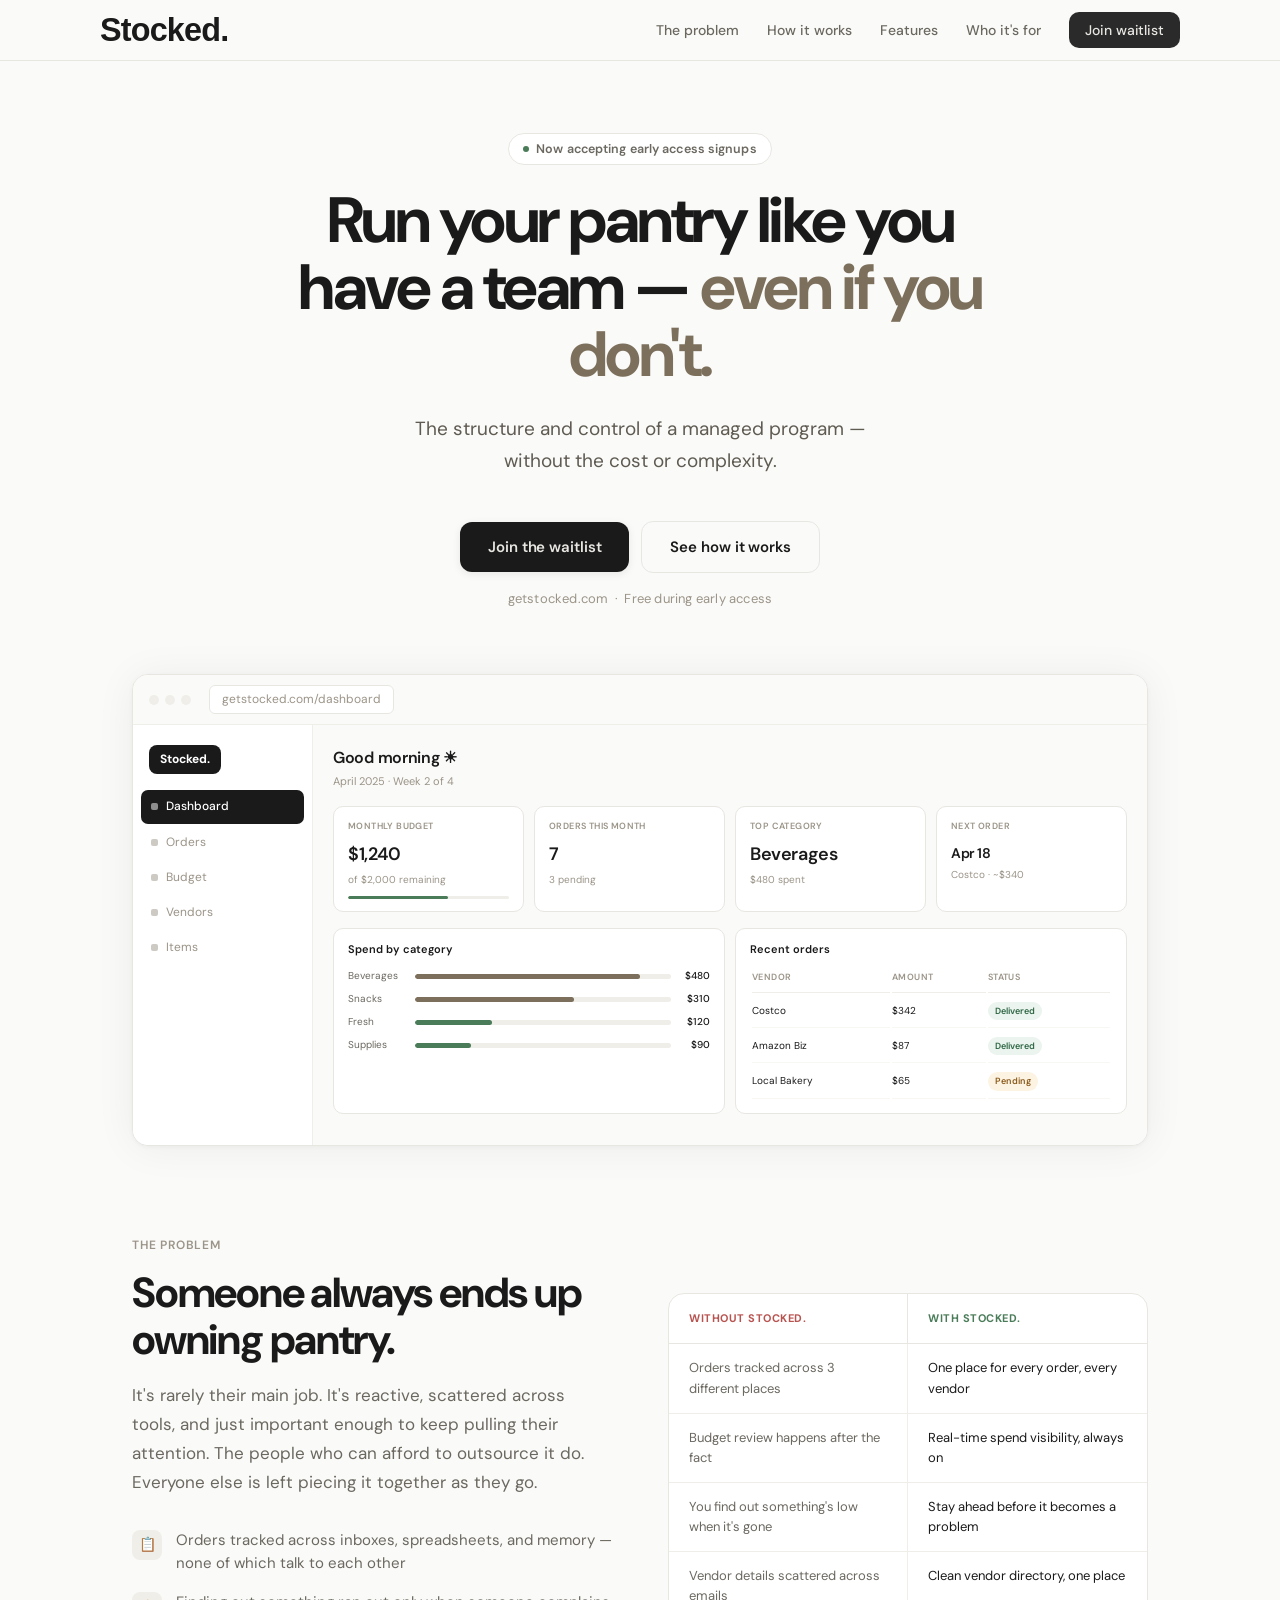
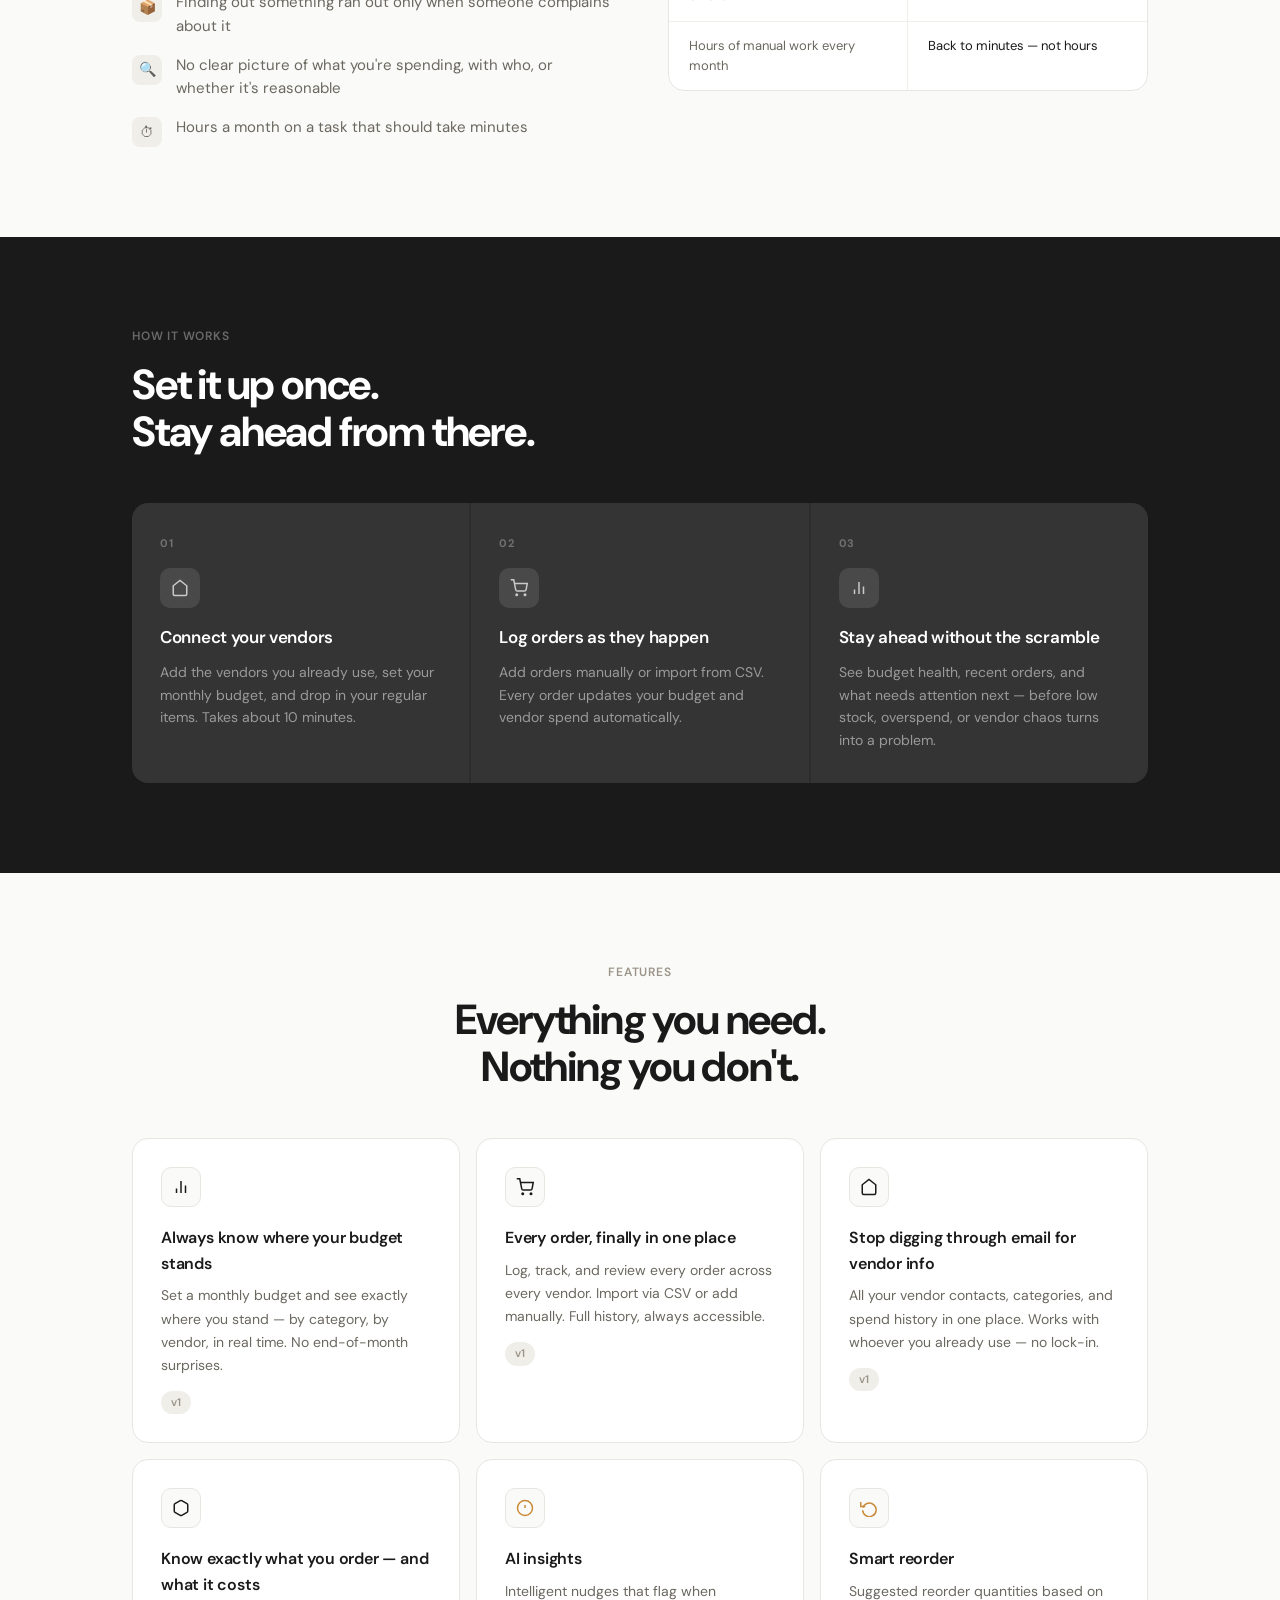
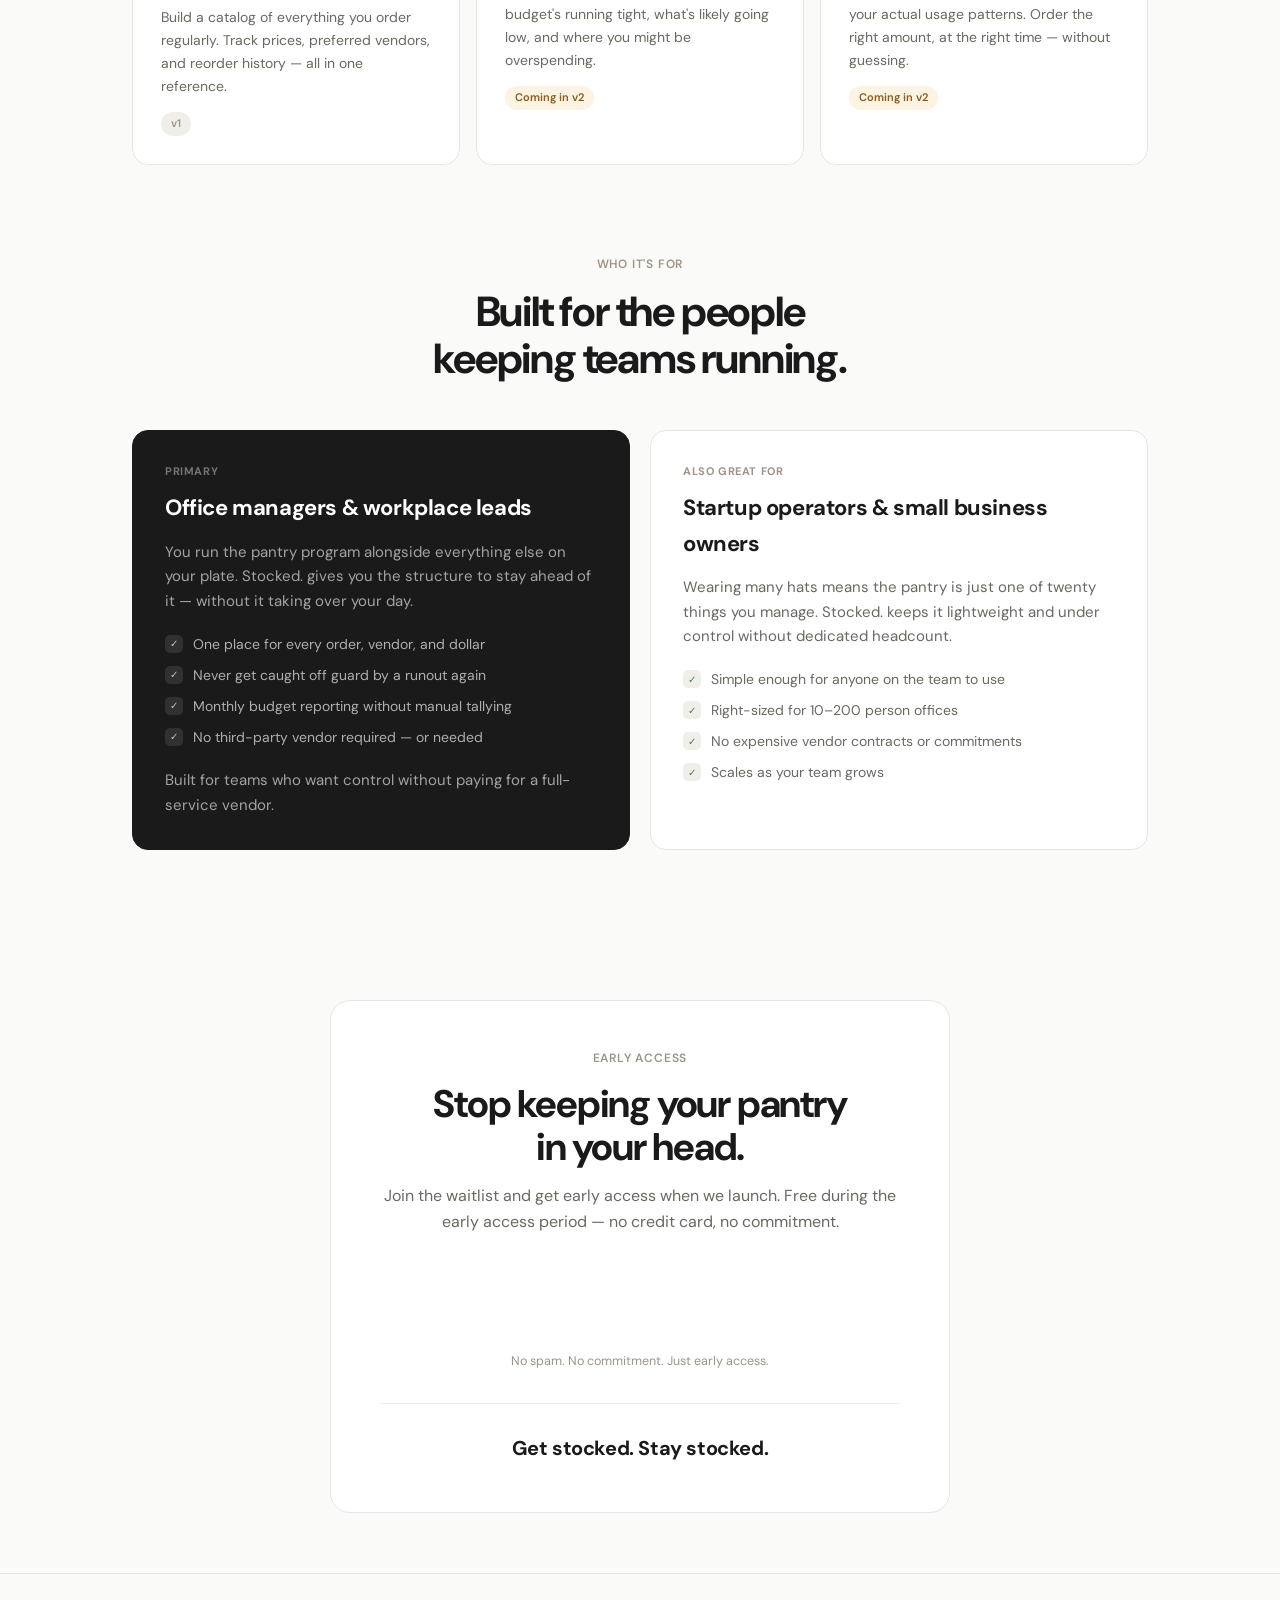
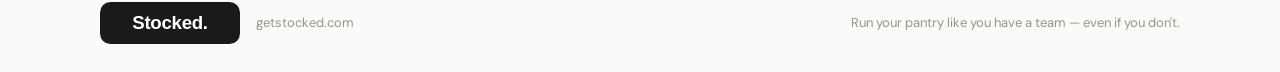
==== Design/index.html @ f9d9ba31 "initial commit" ====
<!DOCTYPE html>
<html lang="en">
<head>
  <meta charset="UTF-8"/>
  <meta name="viewport" content="width=device-width, initial-scale=1.0"/>
  <title>Stocked. — Run your pantry like you have a team.</title>
  <link rel="preconnect" href="https://fonts.googleapis.com">
  <link href="https://fonts.googleapis.com/css2?family=DM+Sans:ital,wght@0,400;0,500;0,600;0,700;1,400&display=swap" rel="stylesheet">
  <style>
    /* ============================================================
       STOCKED. LANDING PAGE v3
       Merged best of v1 (structure, mockup, plumbing) +
       v2 (copy sensibility, problem framing) +
       new positioning: assistant, not OS
    ============================================================ */

    :root {
      --color-bg:           #FAFAF8;
      --color-surface:      #FFFFFF;
      --color-ink:          #1a1a1a;
      --color-ink-muted:    #6b6860;
      --color-ink-faint:    #9B9488;
      --color-border:       #E8E6E1;
      --color-border-light: #F0EEE9;
      --color-accent:       #1a1a1a;
      --color-accent-text:  #ffffff;
      --color-highlight:    #7C6F5B;
      --color-success:      #4A7C59;
      --color-warning:      #C98B3A;

      --font: 'DM Sans', -apple-system, sans-serif;
      --radius-sm: 8px;
      --radius-md: 12px;
      --radius-lg: 16px;
      --radius-pill: 99px;
      --max-width: 1080px;
      --section-gap: 90px;
    }

    * { box-sizing: border-box; margin: 0; padding: 0; }
    html { scroll-behavior: smooth; }

    body {
      font-family: var(--font);
      background: var(--color-bg);
      color: var(--color-ink);
      font-size: 16px;
      line-height: 1.6;
      -webkit-font-smoothing: antialiased;
    }

    /* ---- UTILITIES ---- */
    .container { max-width: var(--max-width); margin: 0 auto; padding: 0 32px; }
    .text-muted { color: var(--color-ink-muted); }

    /* ---- NAV ---- */
    nav {
      position: sticky;
      top: 0px;
      z-index: 100;
      background: rgba(250,250,248,0.92);
      backdrop-filter: blur(12px);
      border-bottom: 1px solid var(--color-border);
      padding: 0 32px;
    }
    .nav-inner {
      max-width: var(--max-width);
      margin: 0 auto;
      height: 60px;
      display: flex;
      align-items: center;
      justify-content: space-between;
    }
    .nav-logo {
      display: flex;
      align-items: center;
    }
    .nav-logo img {
      height: 42px; /* adjust as needed */
      width: auto;
    }
      .nav-links {
      display: flex;
      align-items: center;
      gap: 28px;
      list-style: none;
    }
    .nav-links a {
      font-size: 14px;
      color: var(--color-ink-muted);
      text-decoration: none;
      font-weight: 500;
      transition: color 0.15s;
    }
    .nav-links a:hover { color: var(--color-ink); }
    .btn {
      display: inline-flex;
      align-items: center;
      justify-content: center;
      gap: 6px;
      padding: 9px 20px;
      border-radius: var(--radius-sm);
      font-size: 14px;
      font-weight: 600;
      font-family: var(--font);
      cursor: pointer;
      border: none;
      text-decoration: none;
      transition: all 0.15s;
      letter-spacing: -0.1px;
    }
    .btn-primary {
      background: var(--color-accent);
      color: #E8E6E1!important;
      box-shadow: 0 2px 8px rgba(0,0,0,0.08);
}
    .btn-primary:hover { opacity: 0.95; transform: translateY(-2px);box-shadow: 0 6px 16px rgba(0,0,0,0.12);
}
    .btn-outline {
      background: transparent;
      color: var(--color-ink);
      border: 1px solid var(--color-border);
    }
    .btn-outline:hover { background: var(--color-surface); }
    .btn-lg { padding: 13px 28px; font-size: 15px; border-radius: var(--radius-md); }
    .btn-nav-cta {
  padding: 7px 16px;
  font-size: 13px;
  border-radius: 10px;
  box-shadow: none;
  opacity: 0.92;
  font-weight: 500;
}

.btn-nav-cta:hover {
  opacity: 1;
  transform: translateY(-1px);
  box-shadow: 0 4px 10px rgba(0,0,0,0.08);
}

    /* ---- HERO ---- */
    .hero {
      padding: 72px 0 64px;
      text-align: center;
    }
    .hero-eyebrow {
      display: inline-flex;
      align-items: center;
      gap: 7px;
      background: var(--color-surface);
      border: 1px solid var(--color-border);
      border-radius: var(--radius-pill);
      padding: 5px 14px;
      font-size: 12.5px;
      font-weight: 600;
      color: var(--color-ink-muted);
      margin-bottom: 22px;
      letter-spacing: 0.1px;
    }
    .hero-eyebrow-dot {
      width: 6px; height: 6px;
      border-radius: 50%;
      background: var(--color-success);
    }
    .hero-headline {
      font-size: clamp(38px, 5.5vw, 64px);
      font-weight: 700;
      letter-spacing: -2.5px;
      line-height: 1.05;
      color: var(--color-ink);
      max-width: 820px;
      margin: 0 auto 24px;
    }
    .hero-headline em {
      font-style: normal;
      color: var(--color-highlight);
    }
    .hero-subline {
      font-size: 19px;
      color: #5f5b52; /* slightly darker than current */;
      max-width: 520px;
      margin: 0 auto 44px;
      line-height: 1.7;
      font-weight: 400;
    }
    .hero-cta {
      display: flex;
      align-items: center;
      justify-content: center;
      gap: 12px;
      margin-bottom: 16px;
    }
    .hero-tagline {
      font-size: 13px;
      color: var(--color-ink-faint);
      letter-spacing: 0.2px;
    }

    /* ---- DASHBOARD MOCKUP ---- */
    .mockup-wrap {
      padding: 0 0 var(--section-gap);
    }
    .mockup-frame {
      background: var(--color-surface);
      border: 1px solid var(--color-border);
      border-radius: var(--radius-lg);
      overflow: hidden;
      box-shadow: 0 2px 40px rgba(0,0,0,0.06), 0 1px 4px rgba(0,0,0,0.04);
    }
    .mockup-bar {
      background: var(--color-bg);
      border-bottom: 1px solid var(--color-border-light);
      padding: 10px 16px;
      display: flex;
      align-items: center;
      gap: 6px;
    }
    .mockup-dot { width: 10px; height: 10px; border-radius: 50%; }
    .mockup-url {
      background: var(--color-surface);
      border: 1px solid var(--color-border);
      border-radius: 6px;
      padding: 4px 12px;
      font-size: 12px;
      color: var(--color-ink-faint);
      margin: 0 12px;
      text-align: center;
    }
    .dash-inner {
      display: flex;
      height: 420px;
    }
    .dash-sidebar {
      width: 180px;
      min-width: 180px;
      background: var(--color-surface);
      border-right: 1px solid var(--color-border-light);
      padding: 16px 8px;
    }
    .dash-logo-pill {
      background: var(--color-ink);
      color: #fff;
      font-weight: 700;
      font-size: 12px;
      padding: 5px 11px;
      border-radius: 8px;
      display: inline-block;
      margin: 4px 8px 16px;
    }
    .dash-nav-item {
      display: flex;
      align-items: center;
      gap: 8px;
      padding: 7px 10px;
      border-radius: 7px;
      font-size: 12px;
      color: var(--color-ink-faint);
      margin-bottom: 2px;
    }
    .dash-nav-item.active {
      background: var(--color-ink);
      color: #fff;
      font-weight: 500;
    }
    .dash-nav-dot { width: 7px; height: 7px; border-radius: 2px; background: currentColor; opacity: 0.5; flex-shrink: 0; }
    .dash-main { flex: 1; padding: 20px; overflow: hidden; background: var(--color-bg); }
    .dash-greeting { font-size: 16px; font-weight: 600; color: var(--color-ink); margin-bottom: 2px; letter-spacing: -0.3px; }
    .dash-sub { font-size: 11px; color: var(--color-ink-faint); margin-bottom: 16px; }
    .dash-kpis { display: grid; grid-template-columns: repeat(4,1fr); gap: 10px; margin-bottom: 16px; }
    .dash-kpi { background: var(--color-surface); border: 1px solid var(--color-border); border-radius: 10px; padding: 12px 14px; }
    .dash-kpi-label { font-size: 9px; color: var(--color-ink-faint); font-weight: 600; text-transform: uppercase; letter-spacing: 0.4px; margin-bottom: 6px; }
    .dash-kpi-val { font-size: 18px; font-weight: 600; color: var(--color-ink); letter-spacing: -0.4px; }
    .dash-kpi-sub { font-size: 10px; color: var(--color-ink-faint); margin-top: 3px; }
    .dash-prog { height: 3px; background: var(--color-border-light); border-radius: 99px; margin-top: 8px; overflow: hidden; }
    .dash-prog-fill { height: 100%; border-radius: 99px; background: var(--color-success); }
    .dash-cols { display: grid; grid-template-columns: 1fr 1fr; gap: 10px; }
    .dash-card { background: var(--color-surface); border: 1px solid var(--color-border); border-radius: 10px; padding: 12px 14px; }
    .dash-card-title { font-size: 11px; font-weight: 600; color: var(--color-ink); margin-bottom: 10px; }
    .dash-bar-row { display: flex; align-items: center; gap: 7px; margin-bottom: 7px; }
    .dash-bar-label { font-size: 10px; color: var(--color-ink-muted); width: 60px; flex-shrink: 0; }
    .dash-bar-track { flex: 1; height: 5px; background: var(--color-border-light); border-radius: 99px; overflow: hidden; }
    .dash-bar-fill { height: 100%; border-radius: 99px; background: var(--color-highlight); }
    .dash-bar-amt { font-size: 10px; color: var(--color-ink); font-weight: 500; width: 32px; text-align: right; }
    .dash-table { width: 100%; }
    .dash-th { font-size: 9px; font-weight: 600; color: var(--color-ink-faint); text-transform: uppercase; letter-spacing: 0.4px; padding-bottom: 7px; border-bottom: 1px solid var(--color-border-light); text-align: left; }
    .dash-td { font-size: 10px; padding: 7px 0; border-bottom: 1px solid #F8F7F4; color: var(--color-ink); }
    .dash-badge { display: inline-flex; padding: 2px 7px; border-radius: 99px; font-size: 9px; font-weight: 600; }
    .dash-badge-green { background: #EBF4EF; color: #2E6644; }
    .dash-badge-amber { background: #FDF3E3; color: #8A5A1A; }

    /* ---- SECTION SHARED ---- */
    .section { padding: var(--section-gap) 0; }
    .section-eyebrow {
      font-size: 12px;
      font-weight: 600;
      text-transform: uppercase;
      letter-spacing: 0.8px;
      color: var(--color-ink-faint);
      margin-bottom: 14px;
    }
    .section-headline {
      font-size: clamp(28px, 3.5vw, 42px);
      font-weight: 700;
      letter-spacing: -1.2px;
      line-height: 1.12;
      color: var(--color-ink);
      margin-bottom: 18px;
    }
    .section-body {
      font-size: 17px;
      color: var(--color-ink-muted);
      line-height: 1.7;
      max-width: 540px;
    }

    /* ---- PROBLEM ---- */
    .problem-grid {
      display: grid;
      grid-template-columns: 1fr 1fr;
      gap: 56px;
      align-items: center;
    }
    .pain-list { list-style: none; display: flex; flex-direction: column; gap: 16px; margin-top: 32px; }
    .pain-item {
      display: flex;
      align-items: flex-start;
      gap: 14px;
      font-size: 15px;
      color: var(--color-ink-muted);
      line-height: 1.55;
    }
    .pain-icon {
      width: 30px;
      height: 30px;
      border-radius: 8px;
      background: var(--color-border-light);
      display: flex;
      align-items: center;
      justify-content: center;
      flex-shrink: 0;
      margin-top: 1px;
      font-size: 14px;
    }

    /* ---- BEFORE / AFTER ---- */
    .before-after {
      background: var(--color-surface);
      border: 1px solid var(--color-border);
      border-radius: var(--radius-lg);
      overflow: hidden;
    }
    .ba-header {
      display: grid;
      grid-template-columns: 1fr 1fr;
    }
    .ba-col {
      padding: 16px 20px;
      border-bottom: 1px solid var(--color-border);
    }
    .ba-col:first-child { border-right: 1px solid var(--color-border); }
    .ba-label {
      font-size: 11px;
      font-weight: 700;
      text-transform: uppercase;
      letter-spacing: 0.5px;
      margin-bottom: 0;
    }
    .ba-label.before { color: #B85450; }
    .ba-label.after { color: var(--color-success); }
    .ba-body { display: grid; grid-template-columns: 1fr 1fr; }
    .ba-item {
      padding: 14px 20px;
      font-size: 13px;
      color: var(--color-ink-muted);
      border-bottom: 1px solid var(--color-border-light);
      line-height: 1.55;
    }
    .ba-item:nth-child(odd) { border-right: 1px solid var(--color-border-light); }
    .ba-item.positive { color: var(--color-ink); }

    /* ---- HOW IT WORKS ---- */
    .how-bg {
      background: var(--color-ink);
      color: #fff;
      padding: var(--section-gap) 0;
    }
    .how-bg .section-eyebrow { color: rgba(255,255,255,0.35); }
    .how-bg .section-headline { color: #fff; }
    .steps-grid {
      display: grid;
      grid-template-columns: repeat(3,1fr);
      gap: 2px;
      margin-top: 48px;
      background: rgba(255,255,255,0.08);
      border-radius: var(--radius-lg);
      overflow: hidden;
    }
    .step {
      background: rgba(255,255,255,0.04);
      padding: 32px 28px;
      transition: background 0.2s;
    }
    .step:hover { background: rgba(255,255,255,0.08); }
    .step-num {
      font-size: 11px;
      font-weight: 700;
      color: rgba(255,255,255,0.3);
      letter-spacing: 0.5px;
      margin-bottom: 16px;
    }
    .step-icon {
      width: 40px;
      height: 40px;
      border-radius: 10px;
      background: rgba(255,255,255,0.1);
      display: flex;
      align-items: center;
      justify-content: center;
      margin-bottom: 16px;
    }
    .step-title {
      font-size: 17px;
      font-weight: 600;
      color: #fff;
      margin-bottom: 10px;
      letter-spacing: -0.3px;
    }
    .step-desc {
      font-size: 14px;
      color: rgba(255,255,255,0.5);
      line-height: 1.6;
    }

    /* ---- FEATURES ---- */
    .features-grid {
      display: grid;
      grid-template-columns: repeat(3,1fr);
      gap: 16px;
      margin-top: 48px;
    }
    .feature-card {
      background: var(--color-surface);
      border: 1px solid var(--color-border);
      border-radius: var(--radius-lg);
      padding: 28px;
      transition: transform 0.2s, box-shadow 0.2s;
    }
    .feature-card:hover {
      transform: translateY(-2px);
      box-shadow: 0 8px 24px rgba(0,0,0,0.06);
    }
    .feature-icon {
      width: 40px;
      height: 40px;
      border-radius: 10px;
      background: var(--color-bg);
      border: 1px solid var(--color-border);
      display: flex;
      align-items: center;
      justify-content: center;
      margin-bottom: 18px;
    }
    .feature-title {
      font-size: 16px;
      font-weight: 600;
      color: var(--color-ink);
      margin-bottom: 8px;
      letter-spacing: -0.2px;
    }
    .feature-desc {
      font-size: 14px;
      color: var(--color-ink-muted);
      line-height: 1.65;
    }
    .feature-tag {
      display: inline-block;
      margin-top: 14px;
      font-size: 11px;
      font-weight: 600;
      padding: 3px 10px;
      border-radius: var(--radius-pill);
      background: var(--color-border-light);
      color: var(--color-ink-faint);
    }
    .feature-tag.v2 { background: #FDF3E3; color: #8A5A1A; }

    /* ---- WHO IT'S FOR ---- */
    .who-grid {
      display: grid;
      grid-template-columns: 1fr 1fr;
      gap: 20px;
      margin-top: 48px;
    }
    .who-card {
      background: var(--color-surface);
      border: 1px solid var(--color-border);
      border-radius: var(--radius-lg);
      padding: 32px;
    }
    .who-card.featured {
      background: var(--color-ink);
      border-color: var(--color-ink);
    }
    .who-label {
      font-size: 11px;
      font-weight: 700;
      text-transform: uppercase;
      letter-spacing: 0.6px;
      color: var(--color-ink-faint);
      margin-bottom: 10px;
    }
    .who-card.featured .who-label { color: rgba(255,255,255,0.4); }
    .who-title {
      font-size: 22px;
      font-weight: 700;
      color: var(--color-ink);
      letter-spacing: -0.4px;
      margin-bottom: 14px;
    }
    .who-card.featured .who-title { color: #fff; }
    .who-desc {
      font-size: 15px;
      color: var(--color-ink-muted);
      line-height: 1.65;
      margin-bottom: 20px;
    }
    .who-card.featured .who-desc { color: rgba(255,255,255,0.6); }
    .who-list { list-style: none; display: flex; flex-direction: column; gap: 10px; }
    .who-list li {
      display: flex;
      align-items: flex-start;
      gap: 10px;
      font-size: 14px;
      color: var(--color-ink-muted);
      line-height: 1.5;
    }
    .who-card.featured .who-list li { color: rgba(255,255,255,0.65); }
    .who-check {
      width: 18px; height: 18px;
      border-radius: 5px;
      background: var(--color-border-light);
      display: flex; align-items: center; justify-content: center;
      flex-shrink: 0; margin-top: 1px;
      font-size: 10px; color: var(--color-success);
    }
    .who-card.featured .who-check { background: rgba(255,255,255,0.1); color: rgba(255,255,255,0.7); }

    /* ---- WAITLIST ---- */
    .waitlist-section {
      padding: 60px;
      text-align: center;
    }
    .waitlist-card {
      background: var(--color-surface);
      border: 1px solid var(--color-border);
      border-radius: 20px;
      padding: 48px;
      max-width: 620px;
      margin: 0 auto;
    }
    .waitlist-headline {
      font-size: clamp(28px, 3vw, 40px);
      font-weight: 700;
      letter-spacing: -1.2px;
      line-height: 1.12;
      color: var(--color-ink);
      margin-bottom: 14px;
    }
    .waitlist-sub {
      font-size: 16px;
      color: var(--color-ink-muted);
      margin-bottom: 18px;
      line-height: 1.65;
    }
    .waitlist-form {
      display: flex;
      gap: 10px;
      max-width: 420px;
      margin: 0 auto 14px;
    }
    .waitlist-input {
      flex: 1;
      padding: 12px 16px;
      border: 1px solid var(--color-border);
      border-radius: var(--radius-sm);
      font-size: 15px;
      font-family: var(--font);
      background: var(--color-bg);
      color: var(--color-ink);
      outline: none;
      transition: border-color 0.15s;
    }
    .waitlist-input:focus { border-color: var(--color-ink); }
    .waitlist-input::placeholder { color: var(--color-ink-faint); }
    .waitlist-note {
      font-size: 12.5px;
      color: var(--color-ink-faint);
    }
    .waitlist-tagline {
      font-size: 20px;
      font-weight: 700;
      color: var(--color-ink);
      letter-spacing: -0.4px;
      margin-top: 32px;
      padding-top: 28px;
      border-top: 1px solid var(--color-border-light);
    }

    /* ---- FOOTER ---- */
    footer {
      border-top: 1px solid var(--color-border);
      padding: 28px 32px;
    }
    .footer-inner {
      max-width: var(--max-width);
      margin: 0 auto;
      display: flex;
      align-items: center;
      justify-content: space-between;
    }
    .footer-left { display: flex; align-items: center; gap: 16px; }
    .footer-tagline { font-size: 13px; color: var(--color-ink-faint); }
    .footer-right { font-size: 13px; color: var(--color-ink-faint); }

    /* ---- ANIMATIONS ---- */
    @keyframes fadeUp {
      from { opacity: 0; transform: translateY(16px); }
      to   { opacity: 1; transform: translateY(0); }
    }
    .hero-eyebrow { animation: fadeUp 0.5s ease both; }
    .hero-headline { animation: fadeUp 0.5s 0.1s ease both; }
    .hero-subline  { animation: fadeUp 0.5s 0.2s ease both; }
    .hero-cta      { animation: fadeUp 0.5s 0.3s ease both; }
    .hero-tagline  { animation: fadeUp 0.5s 0.4s ease both; }

    /* ---- MOBILE ---- */
    @media (max-width: 768px) {
      .problem-grid, .who-grid, .steps-grid, .features-grid { grid-template-columns: 1fr; }
      .ba-header, .ba-body { grid-template-columns: 1fr; }
      .ba-col:first-child { border-right: none; }
      .ba-item:nth-child(odd) { border-right: none; }
      .dash-inner { height: auto; flex-direction: column; }
      .dash-sidebar { width: 100%; min-width: unset; display: flex; gap: 6px; padding: 10px; }
      nav .nav-links { display: none; }
      .waitlist-form { flex-direction: column; }
    }
  </style>
</head>
<body>

<!-- NAV -->
<nav>
  <div class="nav-inner">
    <a href="#" class="nav-logo">
  <img src="/Logos/stocked-wordmark-black.svg" alt="Stocked logo" />
</a>
    <ul class="nav-links">
      <li><a href="#problem">The problem</a></li>
      <li><a href="#how">How it works</a></li>
      <li><a href="#features">Features</a></li>
      <li><a href="#who">Who it's for</a></li>
      <li><a href="#waitlist" class="btn btn-primary btn-nav-cta">
  Join waitlist
</a>
    </ul>
  </div>
</nav>

<!-- HERO -->
<section class="hero">
  <div class="container">
    <div class="hero-eyebrow">
      <div class="hero-eyebrow-dot"></div>
      Now accepting early access signups
    </div>
    <h1 class="hero-headline">
      Run your pantry like you<br>have a team — <em>even if you don't.</em>
    </h1>
    <p class="hero-subline">
      The structure and control of a managed program — without the cost or complexity.
    </p>
    <div class="hero-cta">
      <a href="#waitlist" class="btn btn-primary btn-lg">Join the waitlist</a>
      <a href="#how" class="btn btn-outline btn-lg">See how it works</a>
    </div>
    <p class="hero-tagline">getstocked.com &nbsp;·&nbsp; Free during early access</p>
  </div>
</section>

<!-- DASHBOARD MOCKUP -->
<div class="mockup-wrap">
  <div class="container">
    <div class="mockup-frame">
      <div class="mockup-bar">
        <div class="mockup-dot" style="background:#F0EEE9;"></div>
        <div class="mockup-dot" style="background:#F0EEE9;"></div>
        <div class="mockup-dot" style="background:#F0EEE9;"></div>
        <div class="mockup-url">getstocked.com/dashboard</div>
      </div>
      <div class="dash-inner">
        <div class="dash-sidebar">
          <div class="dash-logo-pill">Stocked.</div>
          <div class="dash-nav-item active"><div class="dash-nav-dot"></div> Dashboard</div>
          <div class="dash-nav-item"><div class="dash-nav-dot"></div> Orders</div>
          <div class="dash-nav-item"><div class="dash-nav-dot"></div> Budget</div>
          <div class="dash-nav-item"><div class="dash-nav-dot"></div> Vendors</div>
          <div class="dash-nav-item"><div class="dash-nav-dot"></div> Items</div>
        </div>
        <div class="dash-main">
          <div class="dash-greeting">Good morning ☀</div>
          <div class="dash-sub">April 2025 · Week 2 of 4</div>
          <div class="dash-kpis">
            <div class="dash-kpi">
              <div class="dash-kpi-label">Monthly Budget</div>
              <div class="dash-kpi-val">$1,240</div>
              <div class="dash-kpi-sub">of $2,000 remaining</div>
              <div class="dash-prog"><div class="dash-prog-fill" style="width:62%"></div></div>
            </div>
            <div class="dash-kpi">
              <div class="dash-kpi-label">Orders This Month</div>
              <div class="dash-kpi-val">7</div>
              <div class="dash-kpi-sub">3 pending</div>
            </div>
            <div class="dash-kpi">
              <div class="dash-kpi-label">Top Category</div>
              <div class="dash-kpi-val">Beverages</div>
              <div class="dash-kpi-sub">$480 spent</div>
            </div>
            <div class="dash-kpi">
              <div class="dash-kpi-label">Next Order</div>
              <div class="dash-kpi-val" style="font-size:14px;padding-top:2px;">Apr 18</div>
              <div class="dash-kpi-sub">Costco · ~$340</div>
            </div>
          </div>
          <div class="dash-cols">
            <div class="dash-card">
              <div class="dash-card-title">Spend by category</div>
              <div class="dash-bar-row"><div class="dash-bar-label">Beverages</div><div class="dash-bar-track"><div class="dash-bar-fill" style="width:88%"></div></div><div class="dash-bar-amt">$480</div></div>
              <div class="dash-bar-row"><div class="dash-bar-label">Snacks</div><div class="dash-bar-track"><div class="dash-bar-fill" style="width:62%"></div></div><div class="dash-bar-amt">$310</div></div>
              <div class="dash-bar-row"><div class="dash-bar-label">Fresh</div><div class="dash-bar-track"><div class="dash-bar-fill" style="width:30%;background:var(--color-success)"></div></div><div class="dash-bar-amt">$120</div></div>
              <div class="dash-bar-row"><div class="dash-bar-label">Supplies</div><div class="dash-bar-track"><div class="dash-bar-fill" style="width:22%;background:var(--color-success)"></div></div><div class="dash-bar-amt">$90</div></div>
            </div>
            <div class="dash-card">
              <div class="dash-card-title">Recent orders</div>
              <table class="dash-table">
                <thead><tr><th class="dash-th">Vendor</th><th class="dash-th">Amount</th><th class="dash-th">Status</th></tr></thead>
                <tbody>
                  <tr><td class="dash-td">Costco</td><td class="dash-td">$342</td><td class="dash-td"><span class="dash-badge dash-badge-green">Delivered</span></td></tr>
                  <tr><td class="dash-td">Amazon Biz</td><td class="dash-td">$87</td><td class="dash-td"><span class="dash-badge dash-badge-green">Delivered</span></td></tr>
                  <tr><td class="dash-td">Local Bakery</td><td class="dash-td">$65</td><td class="dash-td"><span class="dash-badge dash-badge-amber">Pending</span></td></tr>
                </tbody>
              </table>
            </div>
          </div>
        </div>
      </div>
    </div>
  </div>
</div>

<!-- PROBLEM -->
<section class="section" style="padding-top:0;" id="problem">
  <div class="container">
    <div class="problem-grid">
      <div>
        <div class="section-eyebrow">The problem</div>
        <h2 class="section-headline">Someone always ends up owning pantry.</h2>
        <p class="section-body">It's rarely their main job. It's reactive, scattered across tools, and just important enough to keep pulling their attention. The people who can afford to outsource it do. Everyone else is left piecing it together as they go.</p>
        <ul class="pain-list">
          <li class="pain-item"><div class="pain-icon">📋</div>Orders tracked across inboxes, spreadsheets, and memory — none of which talk to each other</li>
          <li class="pain-item"><div class="pain-icon">📦</div>Finding out something ran out only when someone complains about it</li>
          <li class="pain-item"><div class="pain-icon">🔍</div>No clear picture of what you're spending, with who, or whether it's reasonable</li>
          <li class="pain-item"><div class="pain-icon">⏱</div>Hours a month on a task that should take minutes</li>
        </ul>
      </div>
      <div class="before-after">
        <div class="ba-header">
          <div class="ba-col"><div class="ba-label before">Without Stocked.</div></div>
          <div class="ba-col"><div class="ba-label after">With Stocked.</div></div>
        </div>
        <div class="ba-body">
          <div class="ba-item">Orders tracked across 3 different places</div>
          <div class="ba-item positive">One place for every order, every vendor</div>
          <div class="ba-item">Budget review happens after the fact</div>
          <div class="ba-item positive">Real-time spend visibility, always on</div>
          <div class="ba-item">You find out something's low when it's gone</div>
          <div class="ba-item positive">Stay ahead before it becomes a problem</div>
          <div class="ba-item">Vendor details scattered across emails</div>
          <div class="ba-item positive">Clean vendor directory, one place</div>
          <div class="ba-item" style="border-bottom:none;">Hours of manual work every month</div>
          <div class="ba-item positive" style="border-bottom:none;">Back to minutes — not hours</div>
        </div>
      </div>
    </div>
  </div>
</section>

<!-- HOW IT WORKS -->
<section class="how-bg" id="how">
  <div class="container">
    <div class="section-eyebrow">How it works</div>
    <h2 class="section-headline" style="color:#fff;max-width:480px;">Set it up once.<br>Stay ahead from there.</h2>
    <div class="steps-grid">
      <div class="step">
        <div class="step-num">01</div>
        <div class="step-icon">
          <svg width="18" height="18" viewBox="0 0 24 24" fill="none" stroke="rgba(255,255,255,0.7)" stroke-width="2"><path d="M3 9l9-7 9 7v11a2 2 0 0 1-2 2H5a2 2 0 0 1-2-2z"/></svg>
        </div>
        <div class="step-title">Connect your vendors</div>
        <div class="step-desc">Add the vendors you already use, set your monthly budget, and drop in your regular items. Takes about 10 minutes.</div>
      </div>
      <div class="step">
        <div class="step-num">02</div>
        <div class="step-icon">
          <svg width="18" height="18" viewBox="0 0 24 24" fill="none" stroke="rgba(255,255,255,0.7)" stroke-width="2"><circle cx="9" cy="21" r="1"/><circle cx="20" cy="21" r="1"/><path d="M1 1h4l2.68 13.39a2 2 0 0 0 2 1.61h9.72a2 2 0 0 0 2-1.61L23 6H6"/></svg>
        </div>
        <div class="step-title">Log orders as they happen</div>
        <div class="step-desc">Add orders manually or import from CSV. Every order updates your budget and vendor spend automatically.</div>
      </div>
      <div class="step">
        <div class="step-num">03</div>
        <div class="step-icon">
          <svg width="18" height="18" viewBox="0 0 24 24" fill="none" stroke="rgba(255,255,255,0.7)" stroke-width="2"><line x1="18" y1="20" x2="18" y2="10"/><line x1="12" y1="20" x2="12" y2="4"/><line x1="6" y1="20" x2="6" y2="14"/></svg>
        </div>
        <div class="step-title">Stay ahead without the scramble</div>
        <div class="step-desc">See budget health, recent orders, and what needs attention next — before low stock, overspend, or vendor chaos turns into a problem.</div>
      </div>
    </div>
  </div>
</section>

<!-- FEATURES -->
<section class="section" id="features">
  <div class="container">
    <div style="text-align:center;max-width:560px;margin:0 auto;">
      <div class="section-eyebrow">Features</div>
      <h2 class="section-headline">Everything you need.<br>Nothing you don't.</h2>
    </div>
    <div class="features-grid">
      <div class="feature-card">
        <div class="feature-icon">
          <svg width="18" height="18" viewBox="0 0 24 24" fill="none" stroke="var(--color-ink)" stroke-width="2"><line x1="18" y1="20" x2="18" y2="10"/><line x1="12" y1="20" x2="12" y2="4"/><line x1="6" y1="20" x2="6" y2="14"/></svg>
        </div>
        <div class="feature-title">Always know where your budget stands</div>
        <div class="feature-desc">Set a monthly budget and see exactly where you stand — by category, by vendor, in real time. No end-of-month surprises.</div>
        <span class="feature-tag">v1</span>
      </div>
      <div class="feature-card">
        <div class="feature-icon">
          <svg width="18" height="18" viewBox="0 0 24 24" fill="none" stroke="var(--color-ink)" stroke-width="2"><circle cx="9" cy="21" r="1"/><circle cx="20" cy="21" r="1"/><path d="M1 1h4l2.68 13.39a2 2 0 0 0 2 1.61h9.72a2 2 0 0 0 2-1.61L23 6H6"/></svg>
        </div>
        <div class="feature-title">Every order, finally in one place</div>
        <div class="feature-desc">Log, track, and review every order across every vendor. Import via CSV or add manually. Full history, always accessible.</div>
        <span class="feature-tag">v1</span>
      </div>
      <div class="feature-card">
        <div class="feature-icon">
          <svg width="18" height="18" viewBox="0 0 24 24" fill="none" stroke="var(--color-ink)" stroke-width="2"><path d="M3 9l9-7 9 7v11a2 2 0 0 1-2 2H5a2 2 0 0 1-2-2z"/></svg>
        </div>
        <div class="feature-title">Stop digging through email for vendor info</div>
        <div class="feature-desc">All your vendor contacts, categories, and spend history in one place. Works with whoever you already use — no lock-in.</div>
        <span class="feature-tag">v1</span>
      </div>
      <div class="feature-card">
        <div class="feature-icon">
          <svg width="18" height="18" viewBox="0 0 24 24" fill="none" stroke="var(--color-ink)" stroke-width="2"><path d="M21 16V8a2 2 0 0 0-1-1.73l-7-4a2 2 0 0 0-2 0l-7 4A2 2 0 0 0 3 8v8a2 2 0 0 0 1 1.73l7 4a2 2 0 0 0 2 0l7-4A2 2 0 0 0 21 16z"/></svg>
        </div>
        <div class="feature-title">Know exactly what you order — and what it costs</div>
        <div class="feature-desc">Build a catalog of everything you order regularly. Track prices, preferred vendors, and reorder history — all in one reference.</div>
        <span class="feature-tag">v1</span>
      </div>
      <div class="feature-card">
        <div class="feature-icon">
          <svg width="18" height="18" viewBox="0 0 24 24" fill="none" stroke="var(--color-warning)" stroke-width="2"><circle cx="12" cy="12" r="10"/><line x1="12" y1="8" x2="12" y2="12"/><line x1="12" y1="16" x2="12.01" y2="16"/></svg>
        </div>
        <div class="feature-title">AI insights</div>
        <div class="feature-desc">Intelligent nudges that flag when budget's running tight, what's likely going low, and where you might be overspending.</div>
        <span class="feature-tag v2">Coming in v2</span>
      </div>
      <div class="feature-card">
        <div class="feature-icon">
          <svg width="18" height="18" viewBox="0 0 24 24" fill="none" stroke="var(--color-warning)" stroke-width="2"><polyline points="1 4 1 10 7 10"/><path d="M3.51 15a9 9 0 1 0 .49-3.5"/></svg>
        </div>
        <div class="feature-title">Smart reorder</div>
        <div class="feature-desc">Suggested reorder quantities based on your actual usage patterns. Order the right amount, at the right time — without guessing.</div>
        <span class="feature-tag v2">Coming in v2</span>
      </div>
    </div>
  </div>
</section>

<!-- WHO IT'S FOR -->
<section class="section" style="padding-top:0;" id="who">
  <div class="container">
    <div style="text-align:center;max-width:520px;margin:0 auto;">
      <div class="section-eyebrow">Who it's for</div>
      <h2 class="section-headline">Built for the people<br>keeping teams running.</h2>
    </div>
    <div class="who-grid">
      <div class="who-card featured">
        <div class="who-label">Primary</div>
        <div class="who-title">Office managers & workplace leads</div>
        <div class="who-desc">You run the pantry program alongside everything else on your plate. Stocked. gives you the structure to stay ahead of it — without it taking over your day.</div>
        <ul class="who-list">
          <li><div class="who-check">✓</div>One place for every order, vendor, and dollar</li>
          <li><div class="who-check">✓</div>Never get caught off guard by a runout again</li>
          <li><div class="who-check">✓</div>Monthly budget reporting without manual tallying</li>
          <li><div class="who-check">✓</div>No third-party vendor required — or needed</li>
        </ul>
        <p class="who-desc" style="margin-top:20px;margin-bottom:0;">Built for teams who want control without paying for a full-service vendor.</p>
      </div>
      <div class="who-card">
        <div class="who-label">Also great for</div>
        <div class="who-title">Startup operators & small business owners</div>
        <div class="who-desc">Wearing many hats means the pantry is just one of twenty things you manage. Stocked. keeps it lightweight and under control without dedicated headcount.</div>
        <ul class="who-list">
          <li><div class="who-check">✓</div>Simple enough for anyone on the team to use</li>
          <li><div class="who-check">✓</div>Right-sized for 10–200 person offices</li>
          <li><div class="who-check">✓</div>No expensive vendor contracts or commitments</li>
          <li><div class="who-check">✓</div>Scales as your team grows</li>
        </ul>
      </div>
    </div>
  </div>
</section>

<!-- WAITLIST -->
<section class="waitlist-section" id="waitlist">
  <div class="container">
    <div class="waitlist-card">
      <div class="section-eyebrow" style="text-align:center;">Early access</div>
      
      <h2 class="waitlist-headline">
        Stop keeping your pantry<br>in your head.
      </h2>
      
      <p class="waitlist-sub">
        Join the waitlist and get early access when we launch. Free during the early access period — no credit card, no commitment.
      </p>

      <!-- BEEHIIV EMBED (CORRECT) -->
      <script async src="https://subscribe-forms.beehiiv.com/embed.js"></script>
      <iframe 
        src="https://subscribe-forms.beehiiv.com/f0444deb-40ac-46cd-8621-1b344f94bf5f"
        class="beehiiv-embed"
        frameborder="0"
        scrolling="no"
        style="width: 100%; height: 90px; border: none; background: transparent;">
      </iframe>

      <p class="waitlist-note">
        No spam. No commitment. Just early access.
      </p>

      <div class="waitlist-tagline">
        Get stocked. Stay stocked.
      </div>
    </div>
  </div>
</section>

<!-- FOOTER -->
<footer>
  <div class="footer-inner">
    <div class="footer-left">
      <div class="nav-logo">
        <img src="/Logos/stocked-pill-black.svg" alt="Stocked logo" />
      </div>
      <span class="footer-tagline">getstocked.com</span>
    </div>
    <div class="footer-right">Run your pantry like you have a team — even if you don't.</div>
  </div>
</footer>
</body>
</html>
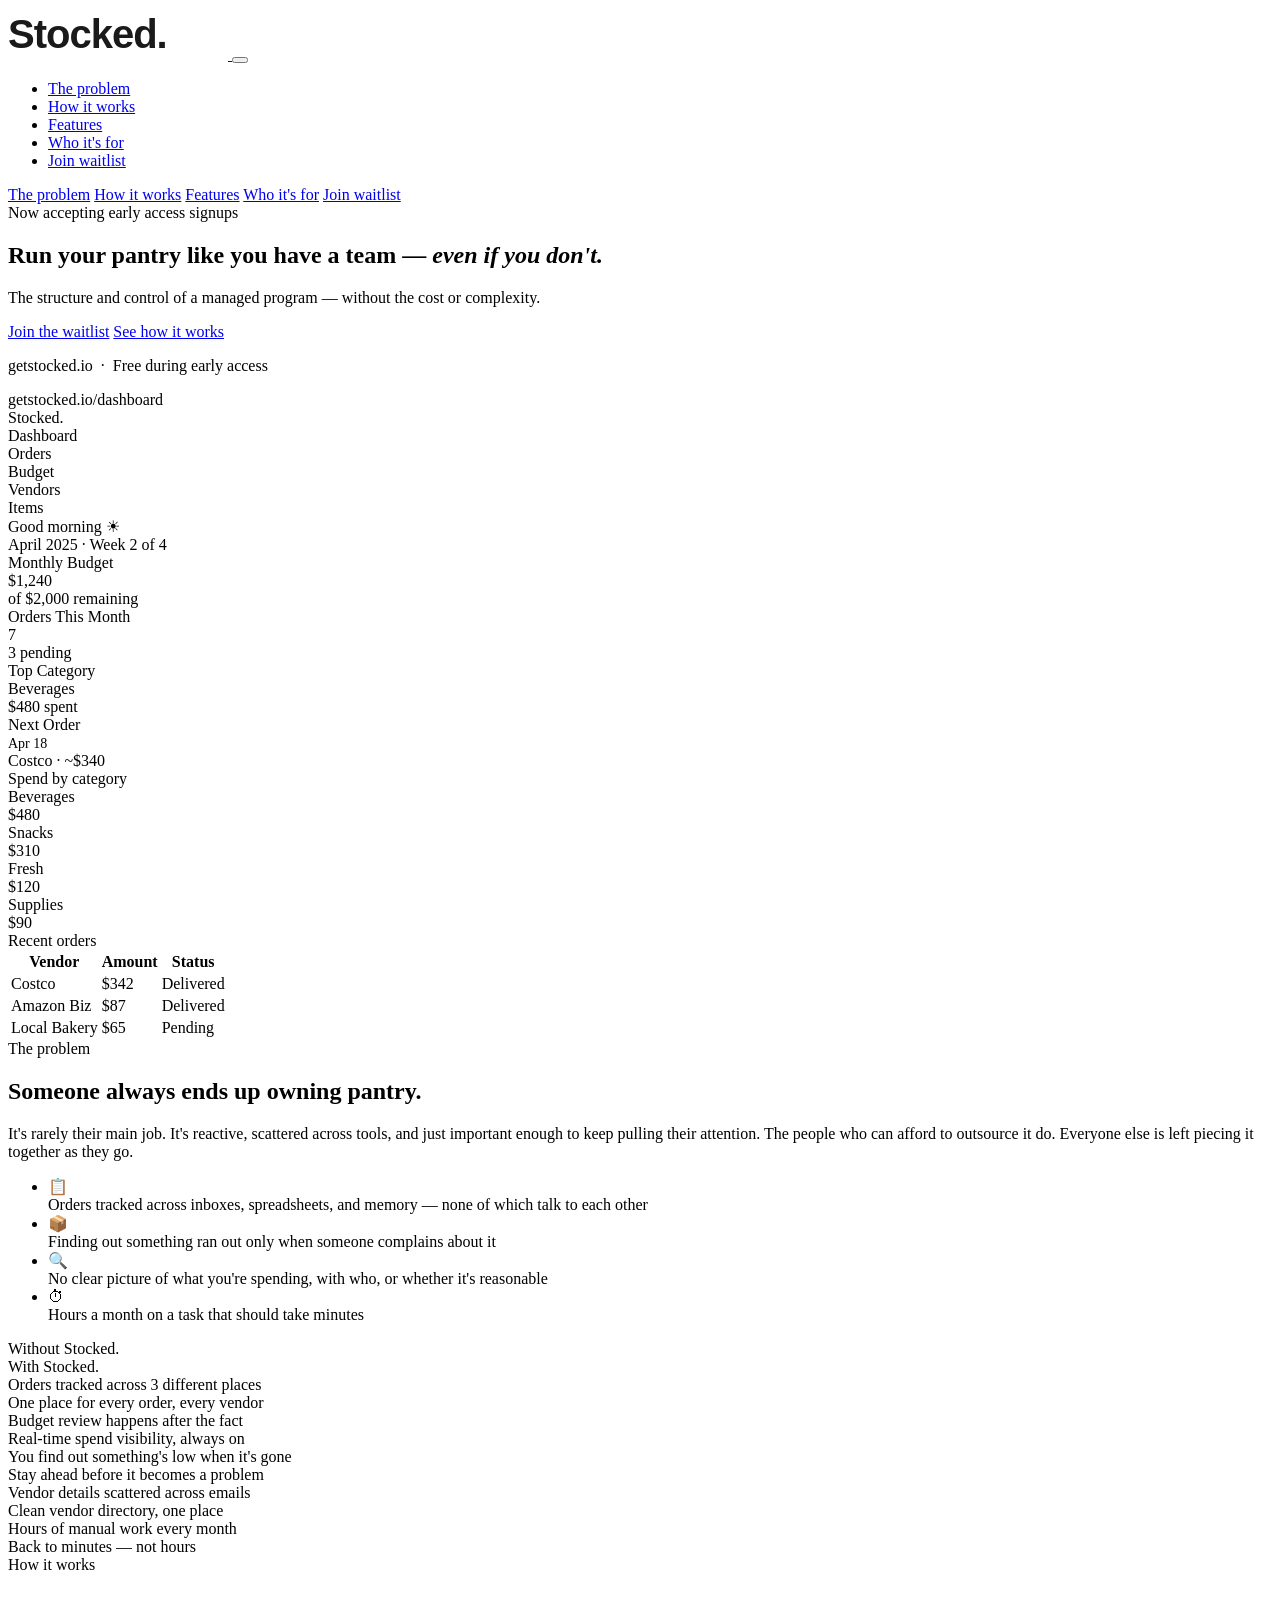
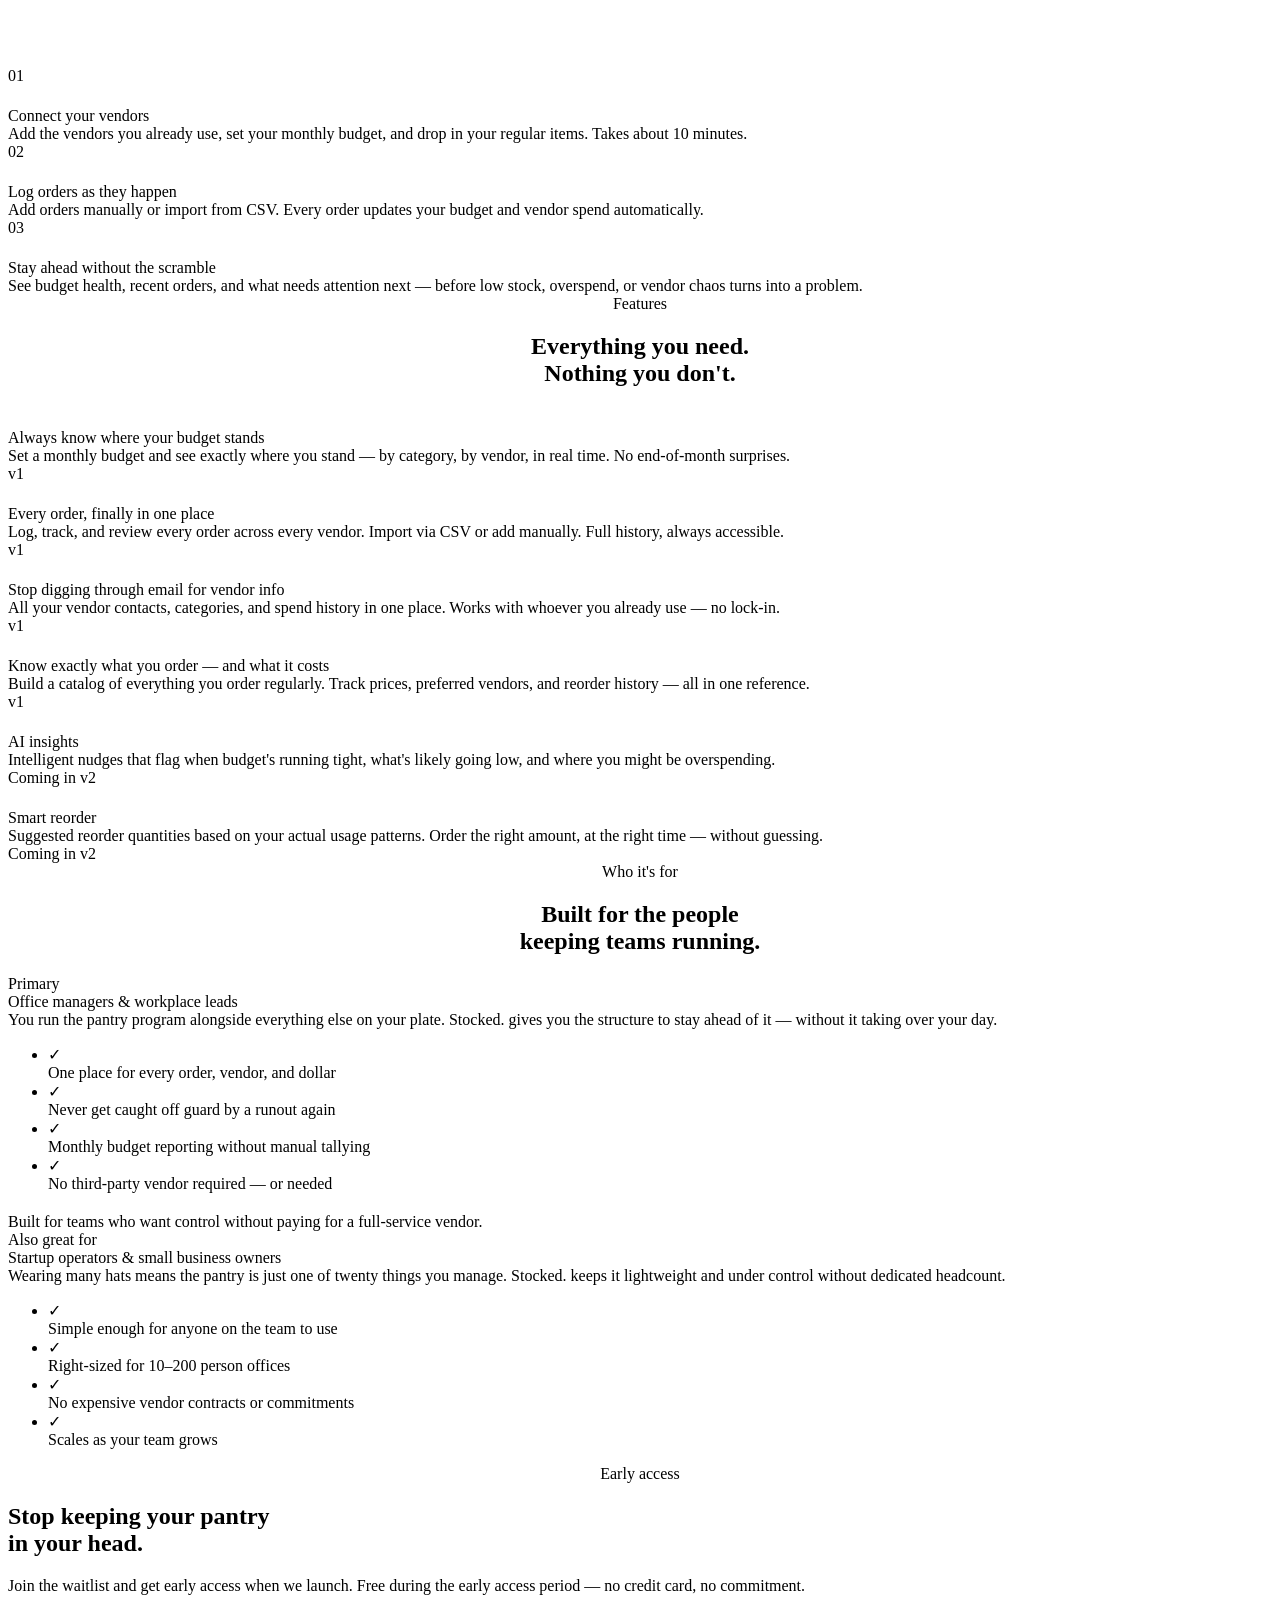
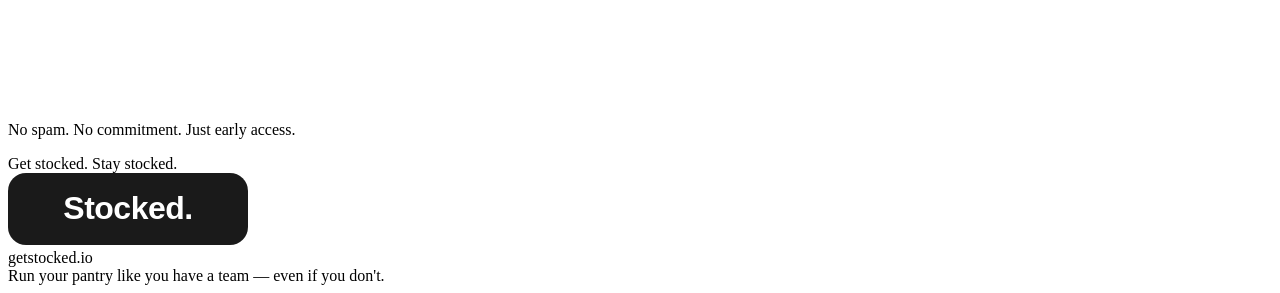
==== commit 89a6ed7b: "Phase 2.1: responsive improvements, hero refinement, layout fixes, GA + domain update" ====
--- a/Design/index.html
+++ b/Design/index.html
@@ -4,647 +4,15 @@
   <meta charset="UTF-8"/>
   <meta name="viewport" content="width=device-width, initial-scale=1.0"/>
   <title>Stocked. — Run your pantry like you have a team.</title>
-  <link rel="preconnect" href="https://fonts.googleapis.com">
-  <link href="https://fonts.googleapis.com/css2?family=DM+Sans:ital,wght@0,400;0,500;0,600;0,700;1,400&display=swap" rel="stylesheet">
-  <style>
-    /* ============================================================
-       STOCKED. LANDING PAGE v3
-       Merged best of v1 (structure, mockup, plumbing) +
-       v2 (copy sensibility, problem framing) +
-       new positioning: assistant, not OS
-    ============================================================ */
-
-    :root {
-      --color-bg:           #FAFAF8;
-      --color-surface:      #FFFFFF;
-      --color-ink:          #1a1a1a;
-      --color-ink-muted:    #6b6860;
-      --color-ink-faint:    #9B9488;
-      --color-border:       #E8E6E1;
-      --color-border-light: #F0EEE9;
-      --color-accent:       #1a1a1a;
-      --color-accent-text:  #ffffff;
-      --color-highlight:    #7C6F5B;
-      --color-success:      #4A7C59;
-      --color-warning:      #C98B3A;
-
-      --font: 'DM Sans', -apple-system, sans-serif;
-      --radius-sm: 8px;
-      --radius-md: 12px;
-      --radius-lg: 16px;
-      --radius-pill: 99px;
-      --max-width: 1080px;
-      --section-gap: 90px;
-    }
-
-    * { box-sizing: border-box; margin: 0; padding: 0; }
-    html { scroll-behavior: smooth; }
-
-    body {
-      font-family: var(--font);
-      background: var(--color-bg);
-      color: var(--color-ink);
-      font-size: 16px;
-      line-height: 1.6;
-      -webkit-font-smoothing: antialiased;
-    }
-
-    /* ---- UTILITIES ---- */
-    .container { max-width: var(--max-width); margin: 0 auto; padding: 0 32px; }
-    .text-muted { color: var(--color-ink-muted); }
-
-    /* ---- NAV ---- */
-    nav {
-      position: sticky;
-      top: 0px;
-      z-index: 100;
-      background: rgba(250,250,248,0.92);
-      backdrop-filter: blur(12px);
-      border-bottom: 1px solid var(--color-border);
-      padding: 0 32px;
-    }
-    .nav-inner {
-      max-width: var(--max-width);
-      margin: 0 auto;
-      height: 60px;
-      display: flex;
-      align-items: center;
-      justify-content: space-between;
-    }
-    .nav-logo {
-      display: flex;
-      align-items: center;
-    }
-    .nav-logo img {
-      height: 42px; /* adjust as needed */
-      width: auto;
-    }
-      .nav-links {
-      display: flex;
-      align-items: center;
-      gap: 28px;
-      list-style: none;
-    }
-    .nav-links a {
-      font-size: 14px;
-      color: var(--color-ink-muted);
-      text-decoration: none;
-      font-weight: 500;
-      transition: color 0.15s;
-    }
-    .nav-links a:hover { color: var(--color-ink); }
-    .btn {
-      display: inline-flex;
-      align-items: center;
-      justify-content: center;
-      gap: 6px;
-      padding: 9px 20px;
-      border-radius: var(--radius-sm);
-      font-size: 14px;
-      font-weight: 600;
-      font-family: var(--font);
-      cursor: pointer;
-      border: none;
-      text-decoration: none;
-      transition: all 0.15s;
-      letter-spacing: -0.1px;
-    }
-    .btn-primary {
-      background: var(--color-accent);
-      color: #E8E6E1!important;
-      box-shadow: 0 2px 8px rgba(0,0,0,0.08);
-}
-    .btn-primary:hover { opacity: 0.95; transform: translateY(-2px);box-shadow: 0 6px 16px rgba(0,0,0,0.12);
-}
-    .btn-outline {
-      background: transparent;
-      color: var(--color-ink);
-      border: 1px solid var(--color-border);
-    }
-    .btn-outline:hover { background: var(--color-surface); }
-    .btn-lg { padding: 13px 28px; font-size: 15px; border-radius: var(--radius-md); }
-    .btn-nav-cta {
-  padding: 7px 16px;
-  font-size: 13px;
-  border-radius: 10px;
-  box-shadow: none;
-  opacity: 0.92;
-  font-weight: 500;
-}
-
-.btn-nav-cta:hover {
-  opacity: 1;
-  transform: translateY(-1px);
-  box-shadow: 0 4px 10px rgba(0,0,0,0.08);
-}
-
-    /* ---- HERO ---- */
-    .hero {
-      padding: 72px 0 64px;
-      text-align: center;
-    }
-    .hero-eyebrow {
-      display: inline-flex;
-      align-items: center;
-      gap: 7px;
-      background: var(--color-surface);
-      border: 1px solid var(--color-border);
-      border-radius: var(--radius-pill);
-      padding: 5px 14px;
-      font-size: 12.5px;
-      font-weight: 600;
-      color: var(--color-ink-muted);
-      margin-bottom: 22px;
-      letter-spacing: 0.1px;
-    }
-    .hero-eyebrow-dot {
-      width: 6px; height: 6px;
-      border-radius: 50%;
-      background: var(--color-success);
-    }
-    .hero-headline {
-      font-size: clamp(38px, 5.5vw, 64px);
-      font-weight: 700;
-      letter-spacing: -2.5px;
-      line-height: 1.05;
-      color: var(--color-ink);
-      max-width: 820px;
-      margin: 0 auto 24px;
-    }
-    .hero-headline em {
-      font-style: normal;
-      color: var(--color-highlight);
-    }
-    .hero-subline {
-      font-size: 19px;
-      color: #5f5b52; /* slightly darker than current */;
-      max-width: 520px;
-      margin: 0 auto 44px;
-      line-height: 1.7;
-      font-weight: 400;
-    }
-    .hero-cta {
-      display: flex;
-      align-items: center;
-      justify-content: center;
-      gap: 12px;
-      margin-bottom: 16px;
-    }
-    .hero-tagline {
-      font-size: 13px;
-      color: var(--color-ink-faint);
-      letter-spacing: 0.2px;
-    }
-
-    /* ---- DASHBOARD MOCKUP ---- */
-    .mockup-wrap {
-      padding: 0 0 var(--section-gap);
-    }
-    .mockup-frame {
-      background: var(--color-surface);
-      border: 1px solid var(--color-border);
-      border-radius: var(--radius-lg);
-      overflow: hidden;
-      box-shadow: 0 2px 40px rgba(0,0,0,0.06), 0 1px 4px rgba(0,0,0,0.04);
-    }
-    .mockup-bar {
-      background: var(--color-bg);
-      border-bottom: 1px solid var(--color-border-light);
-      padding: 10px 16px;
-      display: flex;
-      align-items: center;
-      gap: 6px;
-    }
-    .mockup-dot { width: 10px; height: 10px; border-radius: 50%; }
-    .mockup-url {
-      background: var(--color-surface);
-      border: 1px solid var(--color-border);
-      border-radius: 6px;
-      padding: 4px 12px;
-      font-size: 12px;
-      color: var(--color-ink-faint);
-      margin: 0 12px;
-      text-align: center;
-    }
-    .dash-inner {
-      display: flex;
-      height: 420px;
-    }
-    .dash-sidebar {
-      width: 180px;
-      min-width: 180px;
-      background: var(--color-surface);
-      border-right: 1px solid var(--color-border-light);
-      padding: 16px 8px;
-    }
-    .dash-logo-pill {
-      background: var(--color-ink);
-      color: #fff;
-      font-weight: 700;
-      font-size: 12px;
-      padding: 5px 11px;
-      border-radius: 8px;
-      display: inline-block;
-      margin: 4px 8px 16px;
-    }
-    .dash-nav-item {
-      display: flex;
-      align-items: center;
-      gap: 8px;
-      padding: 7px 10px;
-      border-radius: 7px;
-      font-size: 12px;
-      color: var(--color-ink-faint);
-      margin-bottom: 2px;
-    }
-    .dash-nav-item.active {
-      background: var(--color-ink);
-      color: #fff;
-      font-weight: 500;
-    }
-    .dash-nav-dot { width: 7px; height: 7px; border-radius: 2px; background: currentColor; opacity: 0.5; flex-shrink: 0; }
-    .dash-main { flex: 1; padding: 20px; overflow: hidden; background: var(--color-bg); }
-    .dash-greeting { font-size: 16px; font-weight: 600; color: var(--color-ink); margin-bottom: 2px; letter-spacing: -0.3px; }
-    .dash-sub { font-size: 11px; color: var(--color-ink-faint); margin-bottom: 16px; }
-    .dash-kpis { display: grid; grid-template-columns: repeat(4,1fr); gap: 10px; margin-bottom: 16px; }
-    .dash-kpi { background: var(--color-surface); border: 1px solid var(--color-border); border-radius: 10px; padding: 12px 14px; }
-    .dash-kpi-label { font-size: 9px; color: var(--color-ink-faint); font-weight: 600; text-transform: uppercase; letter-spacing: 0.4px; margin-bottom: 6px; }
-    .dash-kpi-val { font-size: 18px; font-weight: 600; color: var(--color-ink); letter-spacing: -0.4px; }
-    .dash-kpi-sub { font-size: 10px; color: var(--color-ink-faint); margin-top: 3px; }
-    .dash-prog { height: 3px; background: var(--color-border-light); border-radius: 99px; margin-top: 8px; overflow: hidden; }
-    .dash-prog-fill { height: 100%; border-radius: 99px; background: var(--color-success); }
-    .dash-cols { display: grid; grid-template-columns: 1fr 1fr; gap: 10px; }
-    .dash-card { background: var(--color-surface); border: 1px solid var(--color-border); border-radius: 10px; padding: 12px 14px; }
-    .dash-card-title { font-size: 11px; font-weight: 600; color: var(--color-ink); margin-bottom: 10px; }
-    .dash-bar-row { display: flex; align-items: center; gap: 7px; margin-bottom: 7px; }
-    .dash-bar-label { font-size: 10px; color: var(--color-ink-muted); width: 60px; flex-shrink: 0; }
-    .dash-bar-track { flex: 1; height: 5px; background: var(--color-border-light); border-radius: 99px; overflow: hidden; }
-    .dash-bar-fill { height: 100%; border-radius: 99px; background: var(--color-highlight); }
-    .dash-bar-amt { font-size: 10px; color: var(--color-ink); font-weight: 500; width: 32px; text-align: right; }
-    .dash-table { width: 100%; }
-    .dash-th { font-size: 9px; font-weight: 600; color: var(--color-ink-faint); text-transform: uppercase; letter-spacing: 0.4px; padding-bottom: 7px; border-bottom: 1px solid var(--color-border-light); text-align: left; }
-    .dash-td { font-size: 10px; padding: 7px 0; border-bottom: 1px solid #F8F7F4; color: var(--color-ink); }
-    .dash-badge { display: inline-flex; padding: 2px 7px; border-radius: 99px; font-size: 9px; font-weight: 600; }
-    .dash-badge-green { background: #EBF4EF; color: #2E6644; }
-    .dash-badge-amber { background: #FDF3E3; color: #8A5A1A; }
-
-    /* ---- SECTION SHARED ---- */
-    .section { padding: var(--section-gap) 0; }
-    .section-eyebrow {
-      font-size: 12px;
-      font-weight: 600;
-      text-transform: uppercase;
-      letter-spacing: 0.8px;
-      color: var(--color-ink-faint);
-      margin-bottom: 14px;
-    }
-    .section-headline {
-      font-size: clamp(28px, 3.5vw, 42px);
-      font-weight: 700;
-      letter-spacing: -1.2px;
-      line-height: 1.12;
-      color: var(--color-ink);
-      margin-bottom: 18px;
-    }
-    .section-body {
-      font-size: 17px;
-      color: var(--color-ink-muted);
-      line-height: 1.7;
-      max-width: 540px;
-    }
-
-    /* ---- PROBLEM ---- */
-    .problem-grid {
-      display: grid;
-      grid-template-columns: 1fr 1fr;
-      gap: 56px;
-      align-items: center;
-    }
-    .pain-list { list-style: none; display: flex; flex-direction: column; gap: 16px; margin-top: 32px; }
-    .pain-item {
-      display: flex;
-      align-items: flex-start;
-      gap: 14px;
-      font-size: 15px;
-      color: var(--color-ink-muted);
-      line-height: 1.55;
-    }
-    .pain-icon {
-      width: 30px;
-      height: 30px;
-      border-radius: 8px;
-      background: var(--color-border-light);
-      display: flex;
-      align-items: center;
-      justify-content: center;
-      flex-shrink: 0;
-      margin-top: 1px;
-      font-size: 14px;
-    }
-
-    /* ---- BEFORE / AFTER ---- */
-    .before-after {
-      background: var(--color-surface);
-      border: 1px solid var(--color-border);
-      border-radius: var(--radius-lg);
-      overflow: hidden;
-    }
-    .ba-header {
-      display: grid;
-      grid-template-columns: 1fr 1fr;
-    }
-    .ba-col {
-      padding: 16px 20px;
-      border-bottom: 1px solid var(--color-border);
-    }
-    .ba-col:first-child { border-right: 1px solid var(--color-border); }
-    .ba-label {
-      font-size: 11px;
-      font-weight: 700;
-      text-transform: uppercase;
-      letter-spacing: 0.5px;
-      margin-bottom: 0;
-    }
-    .ba-label.before { color: #B85450; }
-    .ba-label.after { color: var(--color-success); }
-    .ba-body { display: grid; grid-template-columns: 1fr 1fr; }
-    .ba-item {
-      padding: 14px 20px;
-      font-size: 13px;
-      color: var(--color-ink-muted);
-      border-bottom: 1px solid var(--color-border-light);
-      line-height: 1.55;
-    }
-    .ba-item:nth-child(odd) { border-right: 1px solid var(--color-border-light); }
-    .ba-item.positive { color: var(--color-ink); }
-
-    /* ---- HOW IT WORKS ---- */
-    .how-bg {
-      background: var(--color-ink);
-      color: #fff;
-      padding: var(--section-gap) 0;
-    }
-    .how-bg .section-eyebrow { color: rgba(255,255,255,0.35); }
-    .how-bg .section-headline { color: #fff; }
-    .steps-grid {
-      display: grid;
-      grid-template-columns: repeat(3,1fr);
-      gap: 2px;
-      margin-top: 48px;
-      background: rgba(255,255,255,0.08);
-      border-radius: var(--radius-lg);
-      overflow: hidden;
-    }
-    .step {
-      background: rgba(255,255,255,0.04);
-      padding: 32px 28px;
-      transition: background 0.2s;
-    }
-    .step:hover { background: rgba(255,255,255,0.08); }
-    .step-num {
-      font-size: 11px;
-      font-weight: 700;
-      color: rgba(255,255,255,0.3);
-      letter-spacing: 0.5px;
-      margin-bottom: 16px;
-    }
-    .step-icon {
-      width: 40px;
-      height: 40px;
-      border-radius: 10px;
-      background: rgba(255,255,255,0.1);
-      display: flex;
-      align-items: center;
-      justify-content: center;
-      margin-bottom: 16px;
-    }
-    .step-title {
-      font-size: 17px;
-      font-weight: 600;
-      color: #fff;
-      margin-bottom: 10px;
-      letter-spacing: -0.3px;
-    }
-    .step-desc {
-      font-size: 14px;
-      color: rgba(255,255,255,0.5);
-      line-height: 1.6;
-    }
-
-    /* ---- FEATURES ---- */
-    .features-grid {
-      display: grid;
-      grid-template-columns: repeat(3,1fr);
-      gap: 16px;
-      margin-top: 48px;
-    }
-    .feature-card {
-      background: var(--color-surface);
-      border: 1px solid var(--color-border);
-      border-radius: var(--radius-lg);
-      padding: 28px;
-      transition: transform 0.2s, box-shadow 0.2s;
-    }
-    .feature-card:hover {
-      transform: translateY(-2px);
-      box-shadow: 0 8px 24px rgba(0,0,0,0.06);
-    }
-    .feature-icon {
-      width: 40px;
-      height: 40px;
-      border-radius: 10px;
-      background: var(--color-bg);
-      border: 1px solid var(--color-border);
-      display: flex;
-      align-items: center;
-      justify-content: center;
-      margin-bottom: 18px;
-    }
-    .feature-title {
-      font-size: 16px;
-      font-weight: 600;
-      color: var(--color-ink);
-      margin-bottom: 8px;
-      letter-spacing: -0.2px;
-    }
-    .feature-desc {
-      font-size: 14px;
-      color: var(--color-ink-muted);
-      line-height: 1.65;
-    }
-    .feature-tag {
-      display: inline-block;
-      margin-top: 14px;
-      font-size: 11px;
-      font-weight: 600;
-      padding: 3px 10px;
-      border-radius: var(--radius-pill);
-      background: var(--color-border-light);
-      color: var(--color-ink-faint);
-    }
-    .feature-tag.v2 { background: #FDF3E3; color: #8A5A1A; }
-
-    /* ---- WHO IT'S FOR ---- */
-    .who-grid {
-      display: grid;
-      grid-template-columns: 1fr 1fr;
-      gap: 20px;
-      margin-top: 48px;
-    }
-    .who-card {
-      background: var(--color-surface);
-      border: 1px solid var(--color-border);
-      border-radius: var(--radius-lg);
-      padding: 32px;
-    }
-    .who-card.featured {
-      background: var(--color-ink);
-      border-color: var(--color-ink);
-    }
-    .who-label {
-      font-size: 11px;
-      font-weight: 700;
-      text-transform: uppercase;
-      letter-spacing: 0.6px;
-      color: var(--color-ink-faint);
-      margin-bottom: 10px;
-    }
-    .who-card.featured .who-label { color: rgba(255,255,255,0.4); }
-    .who-title {
-      font-size: 22px;
-      font-weight: 700;
-      color: var(--color-ink);
-      letter-spacing: -0.4px;
-      margin-bottom: 14px;
-    }
-    .who-card.featured .who-title { color: #fff; }
-    .who-desc {
-      font-size: 15px;
-      color: var(--color-ink-muted);
-      line-height: 1.65;
-      margin-bottom: 20px;
-    }
-    .who-card.featured .who-desc { color: rgba(255,255,255,0.6); }
-    .who-list { list-style: none; display: flex; flex-direction: column; gap: 10px; }
-    .who-list li {
-      display: flex;
-      align-items: flex-start;
-      gap: 10px;
-      font-size: 14px;
-      color: var(--color-ink-muted);
-      line-height: 1.5;
-    }
-    .who-card.featured .who-list li { color: rgba(255,255,255,0.65); }
-    .who-check {
-      width: 18px; height: 18px;
-      border-radius: 5px;
-      background: var(--color-border-light);
-      display: flex; align-items: center; justify-content: center;
-      flex-shrink: 0; margin-top: 1px;
-      font-size: 10px; color: var(--color-success);
-    }
-    .who-card.featured .who-check { background: rgba(255,255,255,0.1); color: rgba(255,255,255,0.7); }
-
-    /* ---- WAITLIST ---- */
-    .waitlist-section {
-      padding: 60px;
-      text-align: center;
-    }
-    .waitlist-card {
-      background: var(--color-surface);
-      border: 1px solid var(--color-border);
-      border-radius: 20px;
-      padding: 48px;
-      max-width: 620px;
-      margin: 0 auto;
-    }
-    .waitlist-headline {
-      font-size: clamp(28px, 3vw, 40px);
-      font-weight: 700;
-      letter-spacing: -1.2px;
-      line-height: 1.12;
-      color: var(--color-ink);
-      margin-bottom: 14px;
-    }
-    .waitlist-sub {
-      font-size: 16px;
-      color: var(--color-ink-muted);
-      margin-bottom: 18px;
-      line-height: 1.65;
-    }
-    .waitlist-form {
-      display: flex;
-      gap: 10px;
-      max-width: 420px;
-      margin: 0 auto 14px;
-    }
-    .waitlist-input {
-      flex: 1;
-      padding: 12px 16px;
-      border: 1px solid var(--color-border);
-      border-radius: var(--radius-sm);
-      font-size: 15px;
-      font-family: var(--font);
-      background: var(--color-bg);
-      color: var(--color-ink);
-      outline: none;
-      transition: border-color 0.15s;
-    }
-    .waitlist-input:focus { border-color: var(--color-ink); }
-    .waitlist-input::placeholder { color: var(--color-ink-faint); }
-    .waitlist-note {
-      font-size: 12.5px;
-      color: var(--color-ink-faint);
-    }
-    .waitlist-tagline {
-      font-size: 20px;
-      font-weight: 700;
-      color: var(--color-ink);
-      letter-spacing: -0.4px;
-      margin-top: 32px;
-      padding-top: 28px;
-      border-top: 1px solid var(--color-border-light);
-    }
-
-    /* ---- FOOTER ---- */
-    footer {
-      border-top: 1px solid var(--color-border);
-      padding: 28px 32px;
-    }
-    .footer-inner {
-      max-width: var(--max-width);
-      margin: 0 auto;
-      display: flex;
-      align-items: center;
-      justify-content: space-between;
-    }
-    .footer-left { display: flex; align-items: center; gap: 16px; }
-    .footer-tagline { font-size: 13px; color: var(--color-ink-faint); }
-    .footer-right { font-size: 13px; color: var(--color-ink-faint); }
-
-    /* ---- ANIMATIONS ---- */
-    @keyframes fadeUp {
-      from { opacity: 0; transform: translateY(16px); }
-      to   { opacity: 1; transform: translateY(0); }
-    }
-    .hero-eyebrow { animation: fadeUp 0.5s ease both; }
-    .hero-headline { animation: fadeUp 0.5s 0.1s ease both; }
-    .hero-subline  { animation: fadeUp 0.5s 0.2s ease both; }
-    .hero-cta      { animation: fadeUp 0.5s 0.3s ease both; }
-    .hero-tagline  { animation: fadeUp 0.5s 0.4s ease both; }
-
-    /* ---- MOBILE ---- */
-    @media (max-width: 768px) {
-      .problem-grid, .who-grid, .steps-grid, .features-grid { grid-template-columns: 1fr; }
-      .ba-header, .ba-body { grid-template-columns: 1fr; }
-      .ba-col:first-child { border-right: none; }
-      .ba-item:nth-child(odd) { border-right: none; }
-      .dash-inner { height: auto; flex-direction: column; }
-      .dash-sidebar { width: 100%; min-width: unset; display: flex; gap: 6px; padding: 10px; }
-      nav .nav-links { display: none; }
-      .waitlist-form { flex-direction: column; }
-    }
-  </style>
+  <link rel="stylesheet" href="./styles_phase2_1.css">
+  <!-- Google tag (gtag.js) -->
+<script async src="https://www.googletagmanager.com/gtag/js?id=G-TZHEDST7VE"></script>
+<script>
+  window.dataLayer = window.dataLayer || [];
+  function gtag(){dataLayer.push(arguments);}
+  gtag('js', new Date());
+  gtag('config', 'G-TZHEDST7VE');
+</script>
 </head>
 <body>
 
@@ -654,6 +22,11 @@
     <a href="#" class="nav-logo">
   <img src="/Logos/stocked-wordmark-black.svg" alt="Stocked logo" />
 </a>
+    <button class="mobile-nav-toggle" type="button" aria-expanded="false" aria-controls="mobile-nav" aria-label="Open navigation">
+      <span></span>
+      <span></span>
+      <span></span>
+    </button>
     <ul class="nav-links">
       <li><a href="#problem">The problem</a></li>
       <li><a href="#how">How it works</a></li>
@@ -664,6 +37,13 @@
 </a>
     </ul>
   </div>
+  <div class="mobile-nav-panel" id="mobile-nav">
+    <a href="#problem">The problem</a>
+    <a href="#how">How it works</a>
+    <a href="#features">Features</a>
+    <a href="#who">Who it's for</a>
+    <a href="#waitlist" class="btn btn-primary">Join waitlist</a>
+  </div>
 </nav>
 
 <!-- HERO -->
@@ -674,7 +54,7 @@
       Now accepting early access signups
     </div>
     <h1 class="hero-headline">
-      Run your pantry like you<br>have a team — <em>even if you don't.</em>
+      Run your pantry like you have a team — <em>even if you don't.</em>
     </h1>
     <p class="hero-subline">
       The structure and control of a managed program — without the cost or complexity.
@@ -683,7 +63,7 @@
       <a href="#waitlist" class="btn btn-primary btn-lg">Join the waitlist</a>
       <a href="#how" class="btn btn-outline btn-lg">See how it works</a>
     </div>
-    <p class="hero-tagline">getstocked.com &nbsp;·&nbsp; Free during early access</p>
+    <p class="hero-tagline">getstocked.io &nbsp;·&nbsp; Free during early access</p>
   </div>
 </section>
 
@@ -695,7 +75,7 @@
         <div class="mockup-dot" style="background:#F0EEE9;"></div>
         <div class="mockup-dot" style="background:#F0EEE9;"></div>
         <div class="mockup-dot" style="background:#F0EEE9;"></div>
-        <div class="mockup-url">getstocked.com/dashboard</div>
+        <div class="mockup-url">getstocked.io/dashboard</div>
       </div>
       <div class="dash-inner">
         <div class="dash-sidebar">
@@ -966,10 +346,33 @@
       <div class="nav-logo">
         <img src="/Logos/stocked-pill-black.svg" alt="Stocked logo" />
       </div>
-      <span class="footer-tagline">getstocked.com</span>
+      <span class="footer-tagline">getstocked.io</span>
     </div>
     <div class="footer-right">Run your pantry like you have a team — even if you don't.</div>
   </div>
 </footer>
+  <script>
+    (function () {
+      const toggle = document.querySelector('.mobile-nav-toggle');
+      const panel = document.querySelector('.mobile-nav-panel');
+      if (!toggle || !panel) return;
+
+      toggle.addEventListener('click', function () {
+        const isOpen = panel.classList.toggle('is-open');
+        toggle.classList.toggle('is-open', isOpen);
+        toggle.setAttribute('aria-expanded', isOpen ? 'true' : 'false');
+        toggle.setAttribute('aria-label', isOpen ? 'Close navigation' : 'Open navigation');
+      });
+
+      panel.querySelectorAll('a').forEach(function (link) {
+        link.addEventListener('click', function () {
+          panel.classList.remove('is-open');
+          toggle.classList.remove('is-open');
+          toggle.setAttribute('aria-expanded', 'false');
+          toggle.setAttribute('aria-label', 'Open navigation');
+        });
+      });
+    })();
+  </script>
 </body>
 </html>
